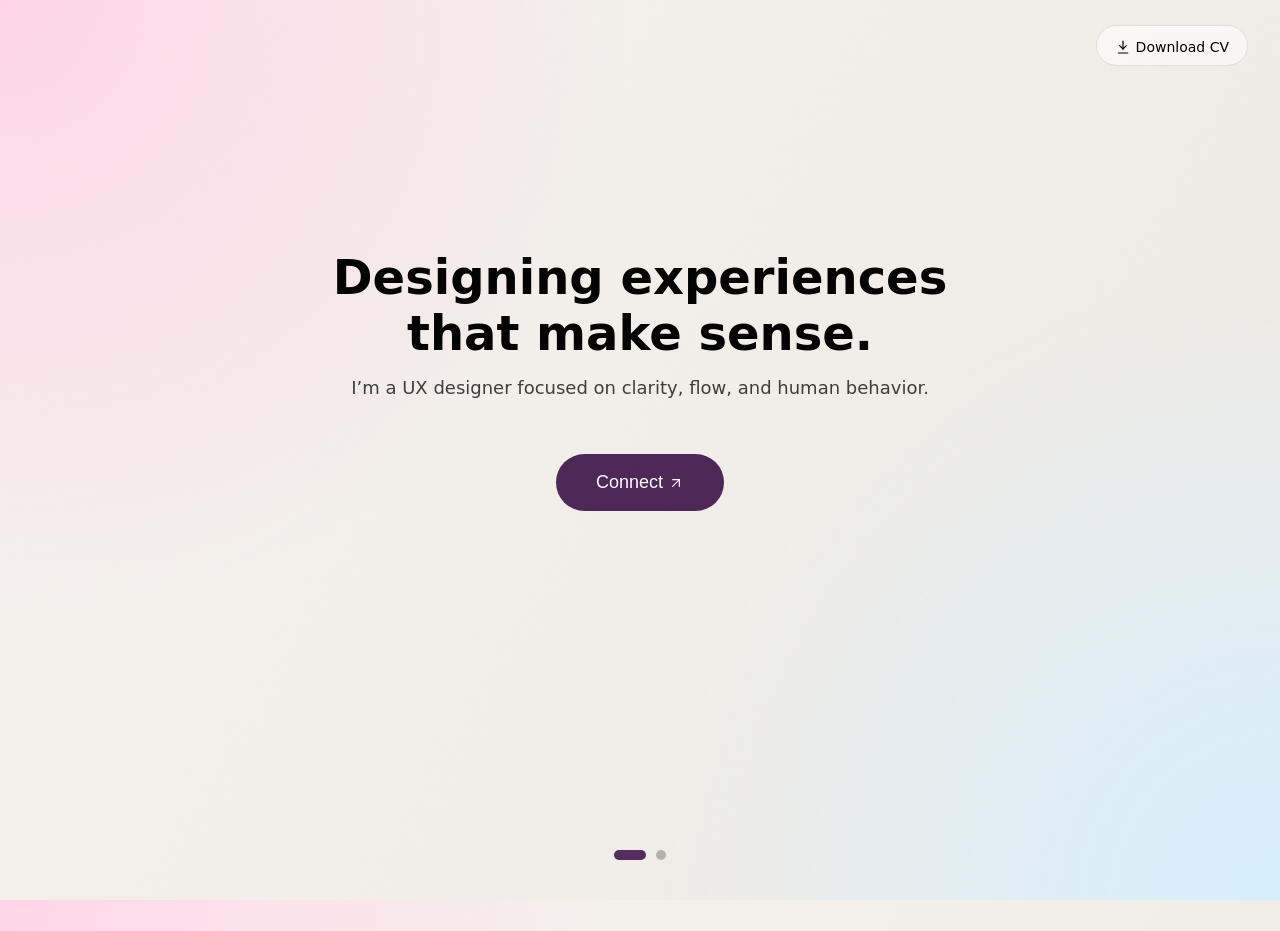
==== index.html @ f5bb9b96 "initial commit" ====
<!DOCTYPE html>
<html lang="en">
<head>
  <meta charset="UTF-8" />
  <meta name="viewport" content="width=device-width, initial-scale=1.0" />
  <title>Portfolio</title>
  <link rel="stylesheet" href="style.css" />
</head>
<body>

  <!-- TOP BAR -->
  <header class="top-bar">
  <button class="home-btn" id="homeBtn">
  <svg width="18" height="18" viewBox="0 0 24 24" fill="none" stroke="currentColor" stroke-width="1.8" stroke-linecap="round" stroke-linejoin="round">
    <path d="M3 11L12 4L21 11"></path>
    <path d="M5 10V20H19V10"></path>
  </svg>
</button>

<a href="assets/Resume_Sneha.pdf" download class="cv-btn">
  <svg width="16" height="16" viewBox="0 0 24 24" fill="none"
  stroke="currentColor" stroke-width="1.8" stroke-linecap="round"
  stroke-linejoin="round">
    <path d="M12 3V15"></path>
    <path d="M7 10L12 15L17 10"></path>
    <path d="M5 21H19"></path>
  </svg>
  Download CV
</a>

</header>

  <!-- PAGE DOTS -->
  <div class="page-dots">
  <span class="dot active" data-page="0"></span>
  <span class="dot" data-page="1"></span>
</div>

  <!-- PAGES -->
  <main class="pages" id="pages">

    <!-- INTRO PAGE -->
    <section class="page intro active">

  <div class="intro-layout">

    <div class="intro-content">
      <h1>Designing experiences that make sense.</h1>
      <p>I’m a UX designer focused on clarity, flow, and human behavior.</p>
  
  <div class="connect-wrapper">

<button class="primary-btn connect-btn" onclick="toggleConnect()">
  Connect
  <svg width="16" height="16" viewBox="0 0 24 24" fill="none"
  stroke="currentColor" stroke-width="1.8" stroke-linecap="round"
  stroke-linejoin="round">
    <path d="M7 17L17 7"></path>
    <path d="M7 7H17V17"></path>
  </svg>
</button>

<div class="connect-menu" id="connectMenu">
<a href="https://www.linkedin.com/in/sneha-babu-uiux/" target="_blank" class="connect-icon linkedin">
  <img src="assets/linkedin-svgrepo-com.svg">
</a>

<a href="mailto:snehababu844@gmail.com?subject=Regarding%20your%20portfolio&body=Hi%20Sneha,%20I%20saw%20your%20work" class="connect-icon email">
  <img src="assets/gmail-svgrepo-com.svg">
</a>

<a href="https://wa.me/9190616909229?text=Hi%20I%20saw%20your%20portfolio" target="_blank"
 class="connect-icon whatsapp">
  <img src="assets/whatsapp-svgrepo-com.svg">
</a>

</div>

</div>

    </div>

    <div class="ui-preview">

  <div class="ui-column col1">
    <img class="ui-web" src="assets/ui/ui1.png">
    <img class="ui-web" src="assets/ui/ui3.png" >
    <img class="ui-mobile" src="assets/ui/ui2.png" >
    <img class="ui-mobile" src="assets/ui/ui4.png">

    <!-- duplicate for seamless loop -->
    <img class="ui-web" src="assets/ui/ui5.png">
    <img class="ui-mobile" src="assets/ui/ui4.png">
  </div>

  <div class="ui-column col2">
    <img class="ui-mobile" src="assets/ui/mobile3.png">
    <img class="ui-web" src="assets/ui/web3.png">
    <img class="ui-mobile" src="assets/ui/mobile4.png">
    <img class="ui-web" src="assets/ui/web4.png">

    <!-- duplicate -->
    <img class="ui-mobile" src="assets/ui/mobile3.png">
    <img class="ui-web" src="assets/ui/web3.png">
  </div>

</div>

  </div>

</section>

    <!-- PROJECTS PAGE -->
    <section class="page projects">

      <div class="projects-header">
        <h2>Selected Works</h2>
        <p>UX case studies & concept products</p>
      </div>

      <div class="projects-wrapper">
  <button class="arrow left" id="prev">‹</button>

  <div class="projects-viewport">
    <div class="projects-track" id="track">

      <div class="project-card" style="--card-color:#96b4d0;" onclick="openOverlay('projects/Drone case study/drone.html')">
        <img src="assets/drone design mockup.png" style="width: 380px; padding-bottom: 36px;">
        <h2 style=" padding-bottom: 12px;">Drone Surveillance System</h2>
        <span style="font-size: medium;">Drone Surveillance System</span>
        <div class="project-tags">
  <span class="tag" style="color: #1c46a9; background:rgba(0, 51, 123, 0.06); border:1px solid rgba(0, 26, 62, 0.06);">Web App</span>
  <span class="tag" style="color: #1c46a9; background:rgba(0, 51, 123, 0.06); border:1px solid rgba(0, 26, 62, 0.06);">Multi-role Platform</span>
  <span class="tag" style="color: #1c46a9; background:rgba(0, 51, 123, 0.06); border:1px solid rgba(0, 26, 62, 0.06);">AI-Assisted</span>
</div>
      </div>

      <div class="project-card" style="--card-color:#96d0af;" onclick="openOverlay('projects/Grovia case study/grovia.html')">
        <img src="assets/grovia mockup screens.png" style="width: 280px; padding-bottom: 26px;">
        <h2 style=" padding-bottom: 12px;">Grovia</h2>
        <span style="font-size: medium;">In-Store Grocery Navigation</span>
        <div class="project-tags">
  <span class="tag" style="color: #0b5e15; background:rgba(0, 123, 2, 0.06); border:1px solid rgba(0, 62, 7, 0.06);">Mobile UX</span>
  <span class="tag" style="color: #0b5e15; background:rgba(0, 123, 2, 0.06); border:1px solid rgba(0, 62, 7, 0.06);">AR Shopping Experience</span>
  <span class="tag" style="color: #0b5e15; background:rgba(0, 123, 2, 0.06); border:1px solid rgba(0, 62, 7, 0.06);">Flow</span>
</div>
      </div>

      <!--<div class="project-card" onclick="openOverlay('mentor.html')">
        <video src="assets/project2.mp4" muted loop></video>
        <h3>MentorMatch</h3>
        <span>1:1 Learning Platform</span>
      </div> -->

 <div class="project-card in-progress image-wrap" style="--card-color:#b273d1;">
  <img src="assets/CbQA design mockup 3.png" style="width: 410px; padding-bottom: 26px;">
  <span class="status-badge">Project in Progress</span>
  <h2 style="padding-bottom: 12px;">CBQA</h2>
  <span style="font-size: medium;">HR Management System</span>
  <div class="project-tags">
    <span class="tag" style="color:#4f1c6d; background:rgba(133, 54, 197, 0.06); border:1px solid rgba(102, 40, 153, 0.08);">
      B2B SaaS
    </span>
    <span class="tag" style="color:#4f1c6d; background:rgba(133, 54, 197, 0.06); border:1px solid rgba(102, 40, 153, 0.08);">
      HR Operations
    </span>
    <span class="tag" style="color:#4f1c6d; background:rgba(133, 54, 197, 0.06); border:1px solid rgba(102, 40, 153, 0.08);">
      Responsive System
    </span>
    
  </div>
</div>

    </div>
  </div>

  <button class="arrow right" id="next">›</button>
</div>

    </section>

  </main>

  <!-- PROJECT OVERLAY -->
<div class="project-overlay" id="projectOverlay">
  <div class="overlay-backdrop"></div>

  <div class="overlay-content">
    <button class="overlay-close" onclick="closeOverlay()">✕</button>
    <iframe id="projectFrame" src="" frameborder="0"></iframe>
  </div>
</div>

<div class="cursor-guide" id="cursorGuide">
  <span>Click to know more</span>
</div>

  <script src="script.js"></script>

</body>
</html>
---- style.css ----
/* RESET */
* {
  margin: 0;
  padding: 0;
  box-sizing: border-box;
}

/* BODY BACKGROUND */
body {
  font-family: Inter, system-ui, sans-serif;
  height: 100vh;
  overflow: hidden;
  background:
    radial-gradient(circle at top left, #ffd6e8, transparent 40%),
    radial-gradient(circle at bottom right, #d6f0ff, transparent 40%),
    linear-gradient(120deg, #f6f4f0, #efeae3);
}

/* GRAIN TEXTURE */
body::after {
  content: "";
  position: fixed;
  inset: 0;
  background-image: url("data:image/svg+xml,%3Csvg xmlns='http://www.w3.org/2000/svg' width='200' height='200'%3E%3Cfilter id='n'%3E%3CfeTurbulence type='fractalNoise' baseFrequency='.8' numOctaves='4'/%3E%3C/filter%3E%3Crect width='200' height='200' filter='url(%23n)' opacity='.03'/%3E%3C/svg%3E");
  pointer-events: none;
  z-index: 1;
}

/* TOP BAR LAYOUT */
.top-bar{
  position: fixed;
  top: 24px;
  left: 32px;
  right: 32px;

  display:flex;
  justify-content:space-between;
  align-items:center;

  z-index:10;
}

/* HOME BUTTON */
.home-btn{
  width:42px;
  height:42px;

  border-radius:999px;
  border:1px solid rgba(0,0,0,0.1);

  background:rgba(255,255,255,0.6);
  backdrop-filter:blur(12px);

  display:flex;
  align-items:center;
  justify-content:center;

  cursor:pointer;

  transition:all .25s ease;

  opacity:0;
  transform:translateY(-8px);
  pointer-events:none;
}

.home-btn.visible{
  opacity:1;
  transform:translateY(0);
  pointer-events:auto;
}

/* ICON */
.home-btn svg{
  width:18px;
  height:18px;
  opacity:.75;
}

/* HOVER */
.home-btn:hover{
  transform:translateY(-2px);
  background:rgba(255,255,255,0.75);
}

.cv-btn {
  padding: 10px 18px;
  border-radius: 999px;
  background: rgba(255,255,255,0.6);
  backdrop-filter: blur(12px);
  border: 1px solid rgba(0,0,0,0.1);
  text-decoration: none;
  color: #000;
  font-size: 14px;
}

.cv-btn svg,
.primary-btn svg{
  position: relative;
  top: 3px;
}

/* PAGE DOTS */
.page-dots {
  position: fixed;
  bottom: 40px;
  left: 50%;
  transform: translateX(-50%);
  display: flex;
  gap: 10px;
  z-index: 10;
}

.dot {
  width: 10px;
  height: 10px;
  background: rgba(0,0,0,0.25);
  border-radius: 50%;
  transition: all 0.3s ease;
}

.dot.active {
  width: 32px;
  border-radius: 999px;
  background: rgba(56, 10, 69, 0.85);
}

/* PAGES */
.pages {
  display: flex;
  width: 200vw;
  height: 100vh;
  transition: transform 0.6s ease;
}

.page {
  width: 100vw;
  height: 100vh;
  padding: 120px;
  display: flex;
  align-items: center;
  justify-content: center;
  opacity: 0;
  overflow-y: auto;
  transform: translateY(40px) scale(0.98);
  transition: opacity 0.6s ease, transform 0.6s ease;
}

.page.active {
  opacity: 1;
  transform: translateY(0) scale(1);
}

/* INTRO */
.intro-content {
  max-width: 720px;
  text-align: center;
  padding-right: 40px; 
  padding-bottom: 100px;
  margin-bottom: 40px;
}

.intro h1 {
  font-size: 48px;
  margin-bottom: 16px;
}

.intro p {
  font-size: 18px;
  opacity: 0.75;
  margin-bottom: 56px;
}

.primary-btn {
  padding: 18px 40px;
  border-radius: 999px;
  border: none;
  background: rgba(47, 4, 59, 0.85);
  color: #fff;
  font-size: 18px;
  cursor: pointer;
}

/* PROJECTS */
.projects-wrapper {
  position: relative;
  width: 100%;
  max-width: 1100px;
  margin: 0 auto;
  display: flex;
  align-items: center;
}

.projects-header {
  text-align: center;
  margin-bottom: 48px;
  max-width: 720px;
}

.projects-header h2 {
  font-size: 32px;
  margin-bottom: 8px;
}

.projects-header p {
  font-size: 16px;
  opacity: 0.7;
}

.projects {
  display: flex;
  flex-direction: column;
  align-items: center;
}

/* VIEWPORT (clips cards) */
.projects-viewport {
  overflow: hidden;
  width: 100%;
}

/* TRACK (moves) */
.projects-track {
  padding: 10px;
  display: flex;
  gap: 32px;
  transition: transform 0.5s ease;
}

/* CARD */
.project-card {
  flex: 0 0 360px; /* fixed card width, flexible container */
  min-width: 450px;
  padding: 40px;
  border-radius: 24px;
  background: rgba(255,255,255,0.45);
  backdrop-filter: blur(16px);
  border: 1px solid var(--card-color, rgba(0,0,0,0.08));
  cursor: pointer;
  transition: transform 0.3s ease;
  position: relative;
}

.project-card::after{
  content:"";
  position:absolute;
  inset:0;
  border-radius:24px;
  background:linear-gradient(
    to bottom,
    transparent 55%,
    rgba(0,0,0,0.05)
  );
  pointer-events:none;
}

.project-card:hover {
  transform: translateY(-6px);
  box-shadow: 0 4px 6px var(--card-color);
}

/* VIDEO */
.project-card video {
  width: 100%;
  border-radius: 16px;
  margin-bottom: 12px;
}

.project-card img{
  display: block;
  margin: 0 auto;
}

.project-tags{
  display:flex;
  gap:8px;
  margin-top:20px;
  flex-wrap:wrap;
}

.tag{
  padding:8px 14px;
  font-size:13px;
  font-weight: 600;
  border-radius:999px;
  opacity:0.8;
}

/* ARROWS */
.arrow {
  position: absolute;
  top: 50%;
  transform: translateY(-50%);
  font-size: 40px;
  background: none;
  border: none;
  cursor: pointer;
  opacity: 0.4;
  z-index: 5;
}

.arrow.left {
  left: -56px;
}

.arrow.right {
  right: -56px;
}

.arrow:hover {
  opacity: 1;
}


/* ARROWS */
.arrow {
  font-size: 40px;
  background: none;
  border: none;
  cursor: pointer;
  opacity: 0.4;
}

.arrow:hover {
  opacity: 1;
}

/* PAGE EXIT */
body.fade-out {
  opacity: 0;
  transition: opacity 0.4s ease;
}

/* OVERLAY */
.project-overlay {
  position: fixed;
  inset: 0;
  display: none;
  z-index: 100;
}

/* BACKDROP */
.overlay-backdrop {
  position: absolute;
  inset: 0;
  backdrop-filter: blur(20px);
  background: rgba(0,0,0,0.25);
}

/* CONTENT */
.overlay-content {
  position: relative;
  width: 90vw;
  height: 90vh;
  margin: auto;
  top: 5vh;
  background: #fff;
  border-radius: 24px;
  overflow: hidden;
  z-index: 1;
}

/* IFRAME */
.overlay-content iframe {
  width: 100%;
  height: 100%;
}

/* CLOSE BUTTON */
.overlay-close {
  position: absolute;
  top: 16px;
  right: 16px;
  z-index: 10;
  background: rgba(255,255,255,0.8);
  border: none;
  border-radius: 999px;
  padding: 8px 12px;
  cursor: pointer;
}

/* CURSOR GUIDE */
.cursor-guide{
  position: fixed;
  top: 0;
  left: 0;
  transform: translate(-50%, -50%);
  pointer-events: none;
  z-index: 20;
  display: flex;
  align-items: center;
  justify-content: center;
  opacity: 0;
  transition: opacity 0.25s ease;
  padding: 20px 17px;
  border-radius: 999px;
  backdrop-filter: blur(14px);
  font-size: 16px;
  color: #3156ab;

  position: fixed;
}

/* glow halo */
.cursor-guide::before{
  content: "";
  position: absolute;
  inset: -30px;
  border-radius: 50%;

  background:
    radial-gradient(circle,
      rgba(255,160,200,0.35),
      rgba(160,210,255,0.25),
      transparent 30%
    );

  filter: blur(20px);
  z-index: -1;
}

/* visible state */
.cursor-guide.show{
  opacity: 1;
}

.intro-layout{
  width:100%;
  display:flex;
  align-items:center;
  justify-content:space-between;
  gap:80px;
}



.ui-preview{
  width:45vw;
  max-width:820px;
  height:560px;

  display:grid;
  grid-template-columns:1fr 1fr;
  gap:18px;

  overflow:hidden;
}

.ui-column{
  display:flex;
  flex-direction:column;
  gap:18px;
}

.ui-preview img{
  width:100%;
  border-radius:16px;
  object-fit:cover;
  transition:transform .3s ease;
}

.ui-preview img:hover{
  transform:translateY(-6px);
}

/* different scroll speeds */


.col1{
  animation:scrollUp 28s linear infinite;
}

.col2{
  animation:scrollUp 34s linear infinite;
}

/* image sizing */

.ui-web{
  height:150px;
}

.ui-mobile{
  height:240px;
}

/* animation */

@keyframes scrollUp{

  0%{
    transform:translateY(0);
  }

  100%{
    transform:translateY(-50%);
  }

}

@media (min-width:1025px){
.ui-preview{
  display:none;
}
.intro-layout{
  justify-content:center;
}

.intro-content{
  padding-right:0;
  text-align:center;
}
}

@media (max-width:1024px){
.ui-preview{
  display:none;
}
.intro-content{
  max-width:100%;
}
}

@media (max-width:768px){
.ui-preview{
  display:none;
}
.intro-content{
  max-width:100%;
}
}

.connect-wrapper{
  position:relative;
  display:inline-block;
  z-index: 5;
}

.connect-menu{
  position:absolute;
  top:50%;
  left:100%;
  transform:translateY(-50%);
  pointer-events:none;
}

.connect-menu.active{
  pointer-events:auto;
}

.connect-icon{
  position:absolute;
  width:56px;
  height:56px;
  border-radius:50%;
  background:white;

  display:flex;
  align-items:center;
  justify-content:center;

  border:1px solid rgba(0,0,0,0.08);
  backdrop-filter:blur(10px);

  opacity:0;
  transform:scale(.6);
  transition:all .35s ease;
}
/* positions */

.connect-icon.linkedin{
  transform:translate(0,0);
}

.connect-icon.email{
  transform:translate(0,0);
}

.connect-icon.whatsapp{
  transform:translate(0,0);
}

/* active state */

.connect-menu.active .linkedin{
  transform:translate(50px,-60px);
  opacity:1;
}

.connect-menu.active .email{
  transform:translate(75px,0px);
  opacity:1;
}

.connect-menu.active .whatsapp{
  transform:translate(50px,60px);
  opacity:1;
}

.connect-icon:hover{
  transform:scale(1.1);
}

.connect-icon img{
  width:28px;
  height:28px;
  object-fit:contain;
}

.coming-soon{
  margin-top: 8px;
  font-size: 14px;
  opacity: 0.6;
}

/* optional subtle disabled feel */
.project-card.in-progress{
  cursor: default;
  pointer-events: none;
}

.project-card.in-progress:hover{
  transform: none;
  box-shadow: none;
  cursor: default;
}

.status-badge{
  position:absolute;
  top:20px;
  right:50%;
  transform: translateX(-35%);
  font-size:13px;
  padding:8px 16px;
  font-weight: 600;
  background: rgba(255,255,255,0.7);
  backdrop-filter: blur(8px);

  border: 1px solid rgba(0,0,0,0.06);
  border-radius: 999px;

  box-shadow: 0 4px 12px rgba(0,0,0,0.08);
  z-index: 3; 
}

.project-card.in-progress::before {
  content: "";
  position: absolute;
  inset: 0;
  border-radius: 24px;
  backdrop-filter: blur(0px);
  background:
    linear-gradient(
      to bottom,
      rgba(182, 180, 182, 0.6),
      rgba(255, 255, 255, 0.4)
    );

  z-index: 2; /* sits above content */
  pointer-events: none;
}
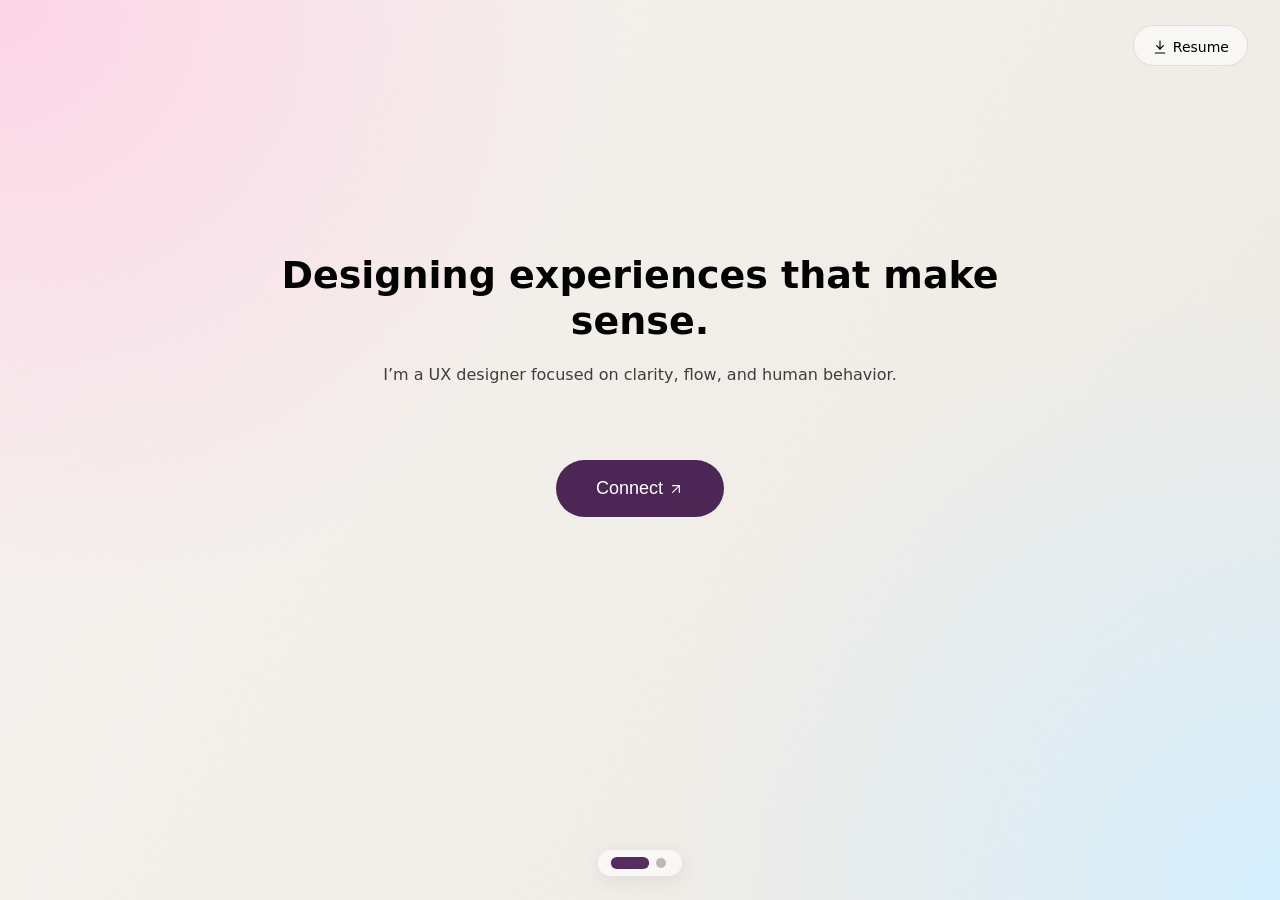
==== commit 800b9954: "update" ====
--- a/index.html
+++ b/index.html
@@ -25,7 +25,7 @@
     <path d="M7 10L12 15L17 10"></path>
     <path d="M5 21H19"></path>
   </svg>
-  Download CV
+  Resume
 </a>
 
 </header>
@@ -142,7 +142,6 @@
         <div class="project-tags">
   <span class="tag" style="color: #0b5e15; background:rgba(0, 123, 2, 0.06); border:1px solid rgba(0, 62, 7, 0.06);">Mobile UX</span>
   <span class="tag" style="color: #0b5e15; background:rgba(0, 123, 2, 0.06); border:1px solid rgba(0, 62, 7, 0.06);">AR Shopping Experience</span>
-  <span class="tag" style="color: #0b5e15; background:rgba(0, 123, 2, 0.06); border:1px solid rgba(0, 62, 7, 0.06);">Flow</span>
 </div>
       </div>
 
--- a/style.css
+++ b/style.css
@@ -8,12 +8,12 @@
 /* BODY BACKGROUND */
 body {
   font-family: Inter, system-ui, sans-serif;
-  height: 100vh;
-  overflow: hidden;
   background:
     radial-gradient(circle at top left, #ffd6e8, transparent 40%),
     radial-gradient(circle at bottom right, #d6f0ff, transparent 40%),
     linear-gradient(120deg, #f6f4f0, #efeae3);
+    overflow-x: hidden;
+    overflow-y: auto;
 }
 
 /* GRAIN TEXTURE */
@@ -24,6 +24,21 @@
   background-image: url("data:image/svg+xml,%3Csvg xmlns='http://www.w3.org/2000/svg' width='200' height='200'%3E%3Cfilter id='n'%3E%3CfeTurbulence type='fractalNoise' baseFrequency='.8' numOctaves='4'/%3E%3C/filter%3E%3Crect width='200' height='200' filter='url(%23n)' opacity='.03'/%3E%3C/svg%3E");
   pointer-events: none;
   z-index: 1;
+}
+
+body::-webkit-scrollbar {
+  width: 6px;
+}
+
+body::-webkit-scrollbar-thumb {
+  background: rgba(0,0,0,0.2);
+  border-radius: 999px;
+}
+
+@media (min-width: 1024px) {
+  body::-webkit-scrollbar {
+    display: none;
+  }
 }
 
 /* TOP BAR LAYOUT */
@@ -103,12 +118,22 @@
 /* PAGE DOTS */
 .page-dots {
   position: fixed;
-  bottom: 40px;
+  bottom: 24px;
   left: 50%;
   transform: translateX(-50%);
+
   display: flex;
   gap: 10px;
-  z-index: 10;
+
+  padding: 8px 16px;
+  border-radius: 999px;
+
+  background: rgba(255,255,255,0.6);
+  backdrop-filter: blur(12px);
+
+  box-shadow: 0 4px 20px rgba(0,0,0,0.08);
+
+  z-index: 20;
 }
 
 .dot {
@@ -123,52 +148,56 @@
   width: 32px;
   border-radius: 999px;
   background: rgba(56, 10, 69, 0.85);
+  transform: scale(1.2);
 }
 
 /* PAGES */
 .pages {
   display: flex;
-  width: 200vw;
+  overflow-x: auto;
+  overflow-y: hidden;
+  scroll-snap-type: x mandatory;
+  scroll-behavior: smooth;
   height: 100vh;
-  transition: transform 0.6s ease;
+  -ms-overflow-style: none;
+  scrollbar-width: none;
+}
+
+.pages::-webkit-scrollbar {
+  display: none;
 }
 
 .page {
-  width: 100vw;
-  height: 100vh;
-  padding: 120px;
+  min-height: 100vh;
+  padding: clamp(80px, 10vh, 120px) clamp(24px, 6vw, 120px) 80px;
   display: flex;
   align-items: center;
   justify-content: center;
-  opacity: 0;
-  overflow-y: auto;
-  transform: translateY(40px) scale(0.98);
-  transition: opacity 0.6s ease, transform 0.6s ease;
-}
-
-.page.active {
   opacity: 1;
-  transform: translateY(0) scale(1);
+  scroll-snap-align: start;
+  overflow: hidden;
+  flex: 0 0 100%;
 }
 
 /* INTRO */
 .intro-content {
   max-width: 720px;
   text-align: center;
-  padding-right: 40px; 
+  padding-right: 40px;
   padding-bottom: 100px;
   margin-bottom: 40px;
 }
 
 .intro h1 {
-  font-size: 48px;
-  margin-bottom: 16px;
+  font-size: clamp(28px, 5vw, 38px);
+  line-height: 1.2;
+  margin-bottom: 20px;
 }
 
 .intro p {
-  font-size: 18px;
+  font-size: 16px;
   opacity: 0.75;
-  margin-bottom: 56px;
+  margin-bottom: 76px;
 }
 
 .primary-btn {
@@ -185,43 +214,59 @@
 .projects-wrapper {
   position: relative;
   width: 100%;
-  max-width: 1100px;
+  max-width: 1400px;
   margin: 0 auto;
   display: flex;
   align-items: center;
+  padding: 0 60px; 
 }
 
 .projects-header {
   text-align: center;
+  margin-top: 8px;
   margin-bottom: 48px;
   max-width: 720px;
 }
 
 .projects-header h2 {
-  font-size: 32px;
+  font-size: clamp(22px, 3vw, 28px);
   margin-bottom: 8px;
 }
 
 .projects-header p {
   font-size: 16px;
   opacity: 0.7;
+  margin-bottom: clamp(32px, 6vh, 60px);
 }
 
 .projects {
   display: flex;
   flex-direction: column;
   align-items: center;
+  padding-bottom: 100px;
+  padding-top: 60px;
+  justify-content: flex-start;
+  overflow-y: auto; 
+  overscroll-behavior-y: contain;
 }
 
 /* VIEWPORT (clips cards) */
 .projects-viewport {
-  overflow: hidden;
-  width: 100%;
+  overflow-x: auto;
+  scroll-snap-type: x mandatory;
+  max-width: 1100px;
+  margin: 0 auto;
+  -ms-overflow-style: none;
+  scrollbar-width: none;
+}
+
+.projects-viewport::-webkit-scrollbar {
+  display: none;
 }
 
 /* TRACK (moves) */
 .projects-track {
-  padding: 10px;
+  padding: 20px 0;
   display: flex;
   gap: 32px;
   transition: transform 0.5s ease;
@@ -229,8 +274,8 @@
 
 /* CARD */
 .project-card {
-  flex: 0 0 360px; /* fixed card width, flexible container */
-  min-width: 450px;
+  flex: 0 0 clamp(320px, 30vw, 420px);
+  min-width: unset;
   padding: 40px;
   border-radius: 24px;
   background: rgba(255,255,255,0.45);
@@ -239,6 +284,7 @@
   cursor: pointer;
   transition: transform 0.3s ease;
   position: relative;
+  scroll-snap-align: center;
 }
 
 .project-card::after{
@@ -300,11 +346,11 @@
 }
 
 .arrow.left {
-  left: -56px;
+  left: -6vw;
 }
 
 .arrow.right {
-  right: -56px;
+  right: -6vw;
 }
 
 .arrow:hover {
@@ -312,17 +358,40 @@
 }
 
 
-/* ARROWS */
-.arrow {
-  font-size: 40px;
-  background: none;
-  border: none;
-  cursor: pointer;
-  opacity: 0.4;
-}
-
-.arrow:hover {
-  opacity: 1;
+@media (max-width: 768px) {
+
+  /*  Disable horizontal page system */
+  .pages {
+    flex-direction: column;
+    width: 100%;
+  }
+
+  .page {
+    width: 100%;
+  }
+
+  /* Projects become scrollable */
+  .projects-wrapper {
+    padding: 0 16px;
+  }
+
+  .projects-viewport {
+    overflow-x: auto;
+    scroll-snap-type: x mandatory;
+  }
+
+  .projects-track {
+    gap: 16px;
+  }
+
+  .project-card {
+    flex: 0 0 90%;
+    scroll-snap-align: center;
+  }
+
+  .arrow {
+    display: none;
+  }
 }
 
 /* PAGE EXIT */
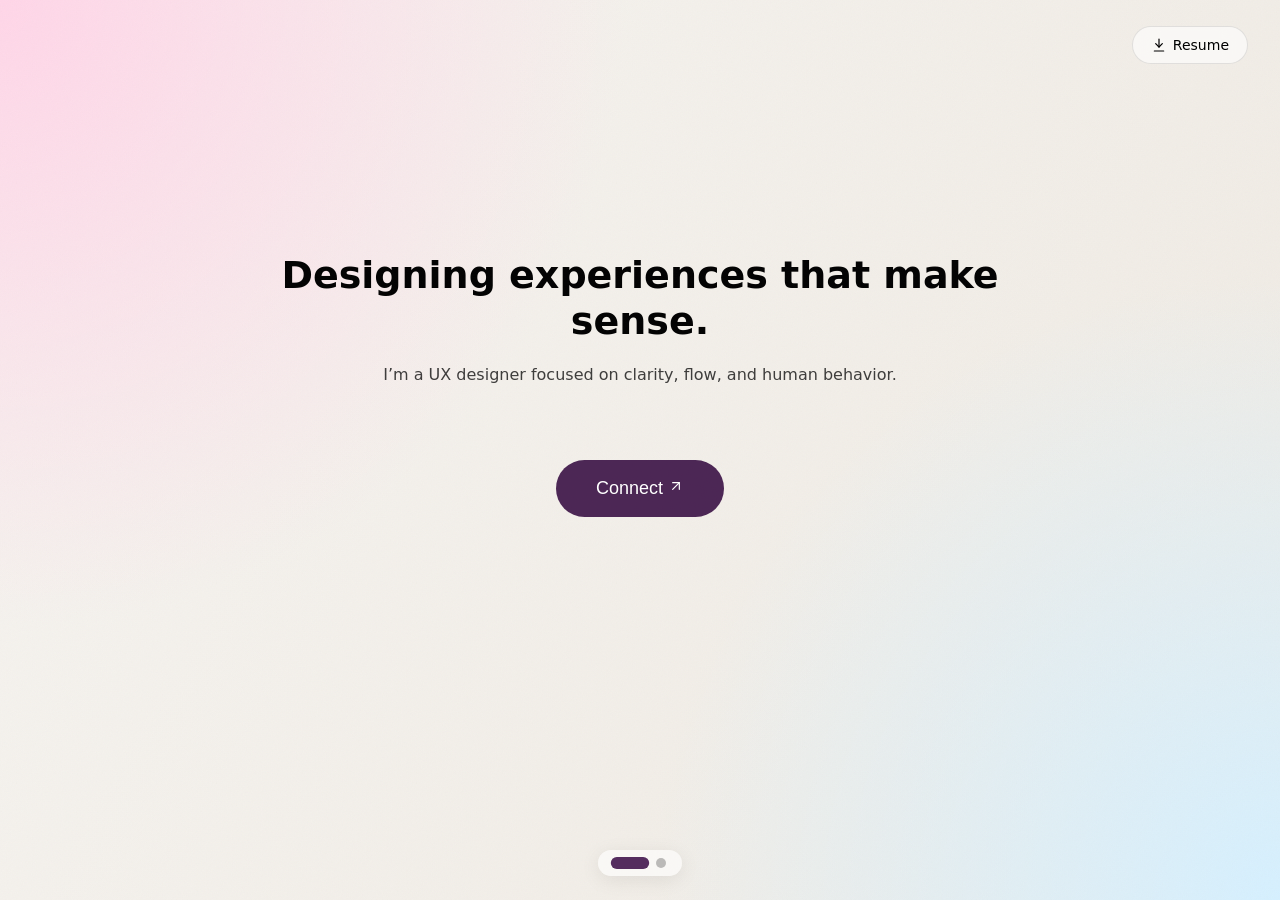
==== commit c2f93c01: "update all changes" ====
--- a/index.html
+++ b/index.html
@@ -69,7 +69,7 @@
   <img src="assets/gmail-svgrepo-com.svg">
 </a>
 
-<a href="https://wa.me/9190616909229?text=Hi%20I%20saw%20your%20portfolio" target="_blank"
+<a href="https://wa.me/90616909229?text=Hi%20I%20saw%20your%20portfolio" target="_blank"
  class="connect-icon whatsapp">
   <img src="assets/whatsapp-svgrepo-com.svg">
 </a>
@@ -125,9 +125,9 @@
     <div class="projects-track" id="track">
 
       <div class="project-card" style="--card-color:#96b4d0;" onclick="openOverlay('projects/Drone case study/drone.html')">
-        <img src="assets/drone design mockup.png" style="width: 380px; padding-bottom: 36px;">
-        <h2 style=" padding-bottom: 12px;">Drone Surveillance System</h2>
-        <span style="font-size: medium;">Drone Surveillance System</span>
+        <img src="assets/drone design mockup 1.png" class="project-img">
+        <h2 class="project-title">Drone Surveillance System</h2>
+        <span class="project-subtitle">Drone Surveillance System</span>
         <div class="project-tags">
   <span class="tag" style="color: #1c46a9; background:rgba(0, 51, 123, 0.06); border:1px solid rgba(0, 26, 62, 0.06);">Web App</span>
   <span class="tag" style="color: #1c46a9; background:rgba(0, 51, 123, 0.06); border:1px solid rgba(0, 26, 62, 0.06);">Multi-role Platform</span>
@@ -136,9 +136,9 @@
       </div>
 
       <div class="project-card" style="--card-color:#96d0af;" onclick="openOverlay('projects/Grovia case study/grovia.html')">
-        <img src="assets/grovia mockup screens.png" style="width: 280px; padding-bottom: 26px;">
-        <h2 style=" padding-bottom: 12px;">Grovia</h2>
-        <span style="font-size: medium;">In-Store Grocery Navigation</span>
+        <img src="assets/grovia mockup screens.png" class="project-img">
+        <h2 class="project-title">Grovia</h2>
+        <span class="project-subtitle">In-Store Grocery Navigation</span>
         <div class="project-tags">
   <span class="tag" style="color: #0b5e15; background:rgba(0, 123, 2, 0.06); border:1px solid rgba(0, 62, 7, 0.06);">Mobile UX</span>
   <span class="tag" style="color: #0b5e15; background:rgba(0, 123, 2, 0.06); border:1px solid rgba(0, 62, 7, 0.06);">AR Shopping Experience</span>
@@ -152,10 +152,10 @@
       </div> -->
 
  <div class="project-card in-progress image-wrap" style="--card-color:#b273d1;">
-  <img src="assets/CbQA design mockup 3.png" style="width: 410px; padding-bottom: 26px;">
+  <img src="assets/CbQA design mockup 3.png" class="project-img">
   <span class="status-badge">Project in Progress</span>
-  <h2 style="padding-bottom: 12px;">CBQA</h2>
-  <span style="font-size: medium;">HR Management System</span>
+  <h2 class="project-title">CBQA</h2>
+  <span class="project-subtitle">HR Management System</span>
   <div class="project-tags">
     <span class="tag" style="color:#4f1c6d; background:rgba(133, 54, 197, 0.06); border:1px solid rgba(102, 40, 153, 0.08);">
       B2B SaaS
@@ -190,10 +190,6 @@
   </div>
 </div>
 
-<div class="cursor-guide" id="cursorGuide">
-  <span>Click to know more</span>
-</div>
-
   <script src="script.js"></script>
 
 </body>
--- a/style.css
+++ b/style.css
@@ -98,6 +98,12 @@
   background:rgba(255,255,255,0.75);
 }
 
+@media (max-width: 1024px){
+  .home-btn{
+    display: none !important;
+  }
+}
+
 .cv-btn {
   padding: 10px 18px;
   border-radius: 999px;
@@ -107,12 +113,75 @@
   text-decoration: none;
   color: #000;
   font-size: 14px;
+  display: flex;
+  align-items: center;
+  margin-left: auto;
+  gap: 6px;
 }
 
 .cv-btn svg,
 .primary-btn svg{
-  position: relative;
+  position: static;
   top: 3px;
+}
+
+@media (max-width: 1024px){
+
+  .top-bar{
+    top: 16px;
+    left: 20px;
+    right: 20px;
+  }
+
+  .home-btn{
+    width: 36px;
+    height: 36px;
+  }
+
+  .home-btn svg{
+    width: 16px;
+    height: 16px;
+  }
+
+  .cv-btn{
+    padding: 8px 14px;
+    font-size: 13px;
+  }
+
+  .cv-btn svg{
+    width: 14px;
+    height: 14px;
+  }
+}
+
+@media (max-width: 768px){
+
+  .top-bar{
+    top: 12px;
+    left: 16px;
+    right: 16px;
+  }
+
+  .home-btn{
+    width: 32px;
+    height: 32px;
+  }
+
+  .home-btn svg{
+    width: 14px;
+    height: 14px;
+  }
+
+  .cv-btn{
+    padding: 6px 12px;
+    font-size: 12px;
+    border-radius: 999px;
+  }
+
+  .cv-btn svg{
+    width: 12px;
+    height: 12px;
+  }
 }
 
 /* PAGE DOTS */
@@ -211,6 +280,80 @@
 }
 
 /* PROJECTS */
+
+.project-img {
+  width: 100%;
+  max-height: 380px;
+  margin: 0 auto 20px;
+  display: block;
+}
+
+.project-title {
+  font-size: 22px;
+  margin-bottom: 8px;
+}
+
+.project-subtitle {
+  font-size: 15px;
+  opacity: 0.75;
+}
+
+@media (max-width: 1024px) {
+
+  .project-card {
+    padding: 28px;
+  }
+
+  .project-img {
+    max-width: 300px;
+    margin-bottom: 16px;
+  }
+
+  .project-title {
+    font-size: 20px;
+  }
+
+  .project-subtitle {
+    font-size: 14px;
+  }
+
+  .tag {
+    font-size: 12px;
+    padding: 6px 12px;
+  }
+}
+
+@media (max-width: 768px) {
+
+  .project-card {
+    padding: 20px; /* already reduced but ensure */
+  }
+
+  .project-img {
+    max-width: 300px;
+    margin-bottom: 12px;
+  }
+
+  .project-title {
+    font-size: 18px;
+    line-height: 1.3;
+  }
+
+  .project-subtitle {
+    font-size: 13px;
+  }
+
+  .tag {
+    font-size: 11px;
+    padding: 5px 10px;
+  }
+
+  .project-tags {
+    margin-top: 10px;
+    gap: 6px;
+  }
+}
+
 .projects-wrapper {
   position: relative;
   width: 100%;
@@ -362,12 +505,11 @@
 
   /*  Disable horizontal page system */
   .pages {
-    flex-direction: column;
-    width: 100%;
+    flex-direction: row;
   }
 
   .page {
-    width: 100%;
+    flex: 0 0 100%;
   }
 
   /* Projects become scrollable */
@@ -502,7 +644,6 @@
 }
 
 
-
 .ui-preview{
   width:45vw;
   max-width:820px;
@@ -696,20 +837,27 @@
 
 .status-badge{
   position:absolute;
-  top:20px;
-  right:50%;
-  transform: translateX(-35%);
-  font-size:13px;
-  padding:8px 16px;
+  top:16px;
+  left: 16px;
+  font-size:12px;
+  padding:6px 12px;
   font-weight: 600;
   background: rgba(255,255,255,0.7);
   backdrop-filter: blur(8px);
-
   border: 1px solid rgba(0,0,0,0.06);
   border-radius: 999px;
-
   box-shadow: 0 4px 12px rgba(0,0,0,0.08);
   z-index: 3; 
+  white-space: nowrap;
+}
+
+@media (max-width: 768px){
+  .status-badge{
+    font-size: 10px;
+    padding: 5px 10px;
+    top: 12px;
+    left: 12px;
+  }
 }
 
 .project-card.in-progress::before {
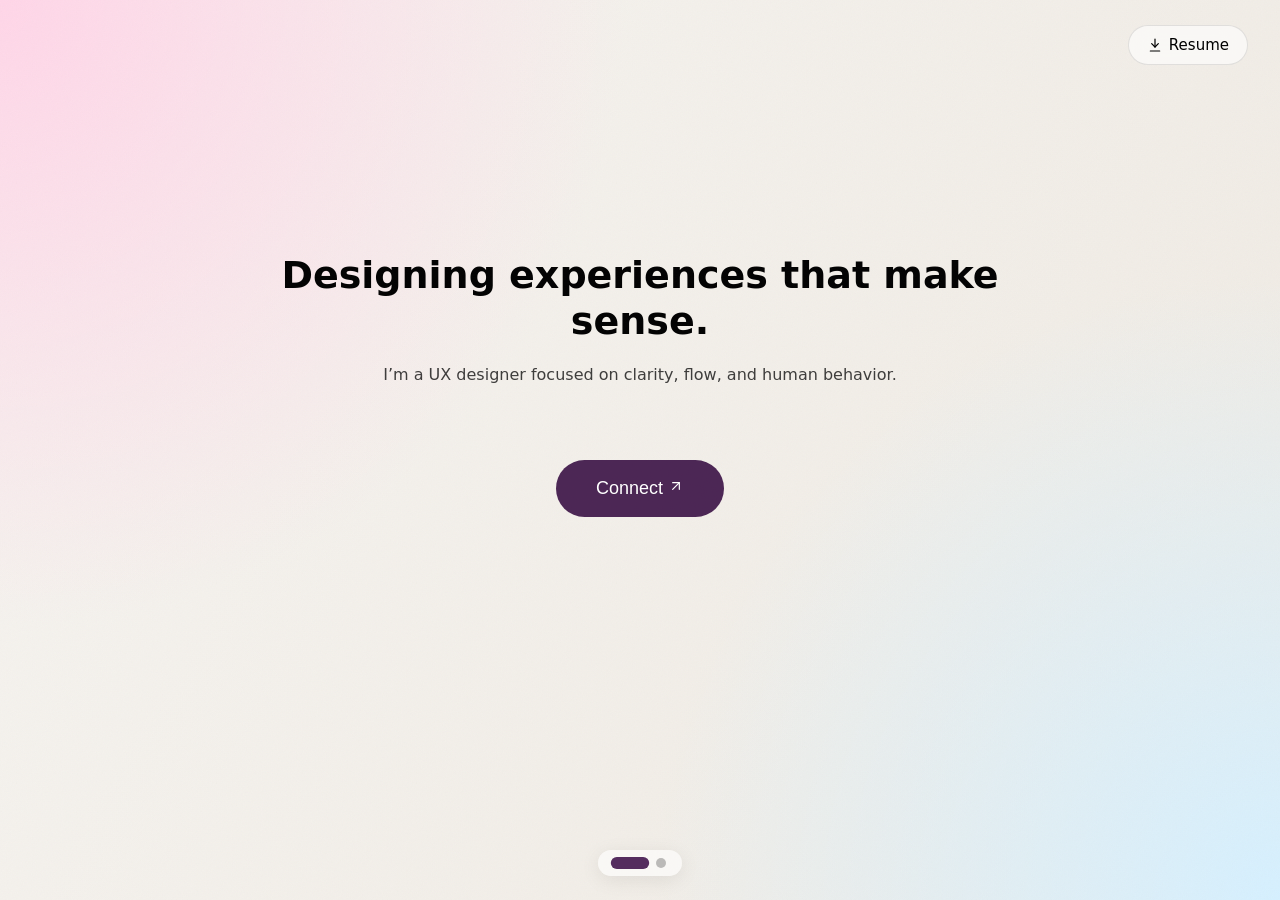
==== commit 0255e3d3: "update all changes" ====
--- a/index.html
+++ b/index.html
@@ -69,7 +69,7 @@
   <img src="assets/gmail-svgrepo-com.svg">
 </a>
 
-<a href="https://wa.me/90616909229?text=Hi%20I%20saw%20your%20portfolio" target="_blank"
+<a href="https://wa.me/919061609229?text=Hi%20I%20saw%20your%20portfolio" target="_blank"
  class="connect-icon whatsapp">
   <img src="assets/whatsapp-svgrepo-com.svg">
 </a>
--- a/style.css
+++ b/style.css
@@ -112,7 +112,7 @@
   border: 1px solid rgba(0,0,0,0.1);
   text-decoration: none;
   color: #000;
-  font-size: 14px;
+  font-size: 15px;
   display: flex;
   align-items: center;
   margin-left: auto;
@@ -318,7 +318,7 @@
   }
 
   .tag {
-    font-size: 12px;
+    font-size: 9px;
     padding: 6px 12px;
   }
 }
@@ -344,7 +344,7 @@
   }
 
   .tag {
-    font-size: 11px;
+    font-size: 7px;
     padding: 5px 10px;
   }
 
@@ -469,7 +469,7 @@
 
 .tag{
   padding:8px 14px;
-  font-size:13px;
+  font-size:11px;
   font-weight: 600;
   border-radius:999px;
   opacity:0.8;
@@ -480,24 +480,49 @@
   position: absolute;
   top: 50%;
   transform: translateY(-50%);
-  font-size: 40px;
-  background: none;
-  border: none;
+
+  width: 44px;
+  height: 44px;
+  border-radius: 50%;
+
+  display: flex;
+  align-items: center;
+  justify-content: center;
+
+  font-size: 28px;
+  color: #000;
+
+  background: rgba(241, 239, 239, 0.6);
+  backdrop-filter: blur(12px);
+
+  border: 1px solid rgba(0,0,0,0.08);
+  box-shadow: 0 4px 20px rgba(0,0,0,0.08);
+
   cursor: pointer;
-  opacity: 0.4;
-  z-index: 5;
-}
-
+  z-index: 10;
+
+  transition: all 0.25s ease;
+}
+
+/* hover */
+.arrow:hover {
+  transform: translateY(-50%) scale(1.08);
+  background: rgba(255,255,255,0.8);
+}
+
+/* positions (INSIDE now) */
 .arrow.left {
-  left: -6vw;
+  left: 10px;
 }
 
 .arrow.right {
-  right: -6vw;
-}
-
-.arrow:hover {
-  opacity: 1;
+  right: 10px;
+}
+
+/* hidden state */
+.arrow.hidden {
+  opacity: 0;
+  pointer-events: none;
 }
 
 
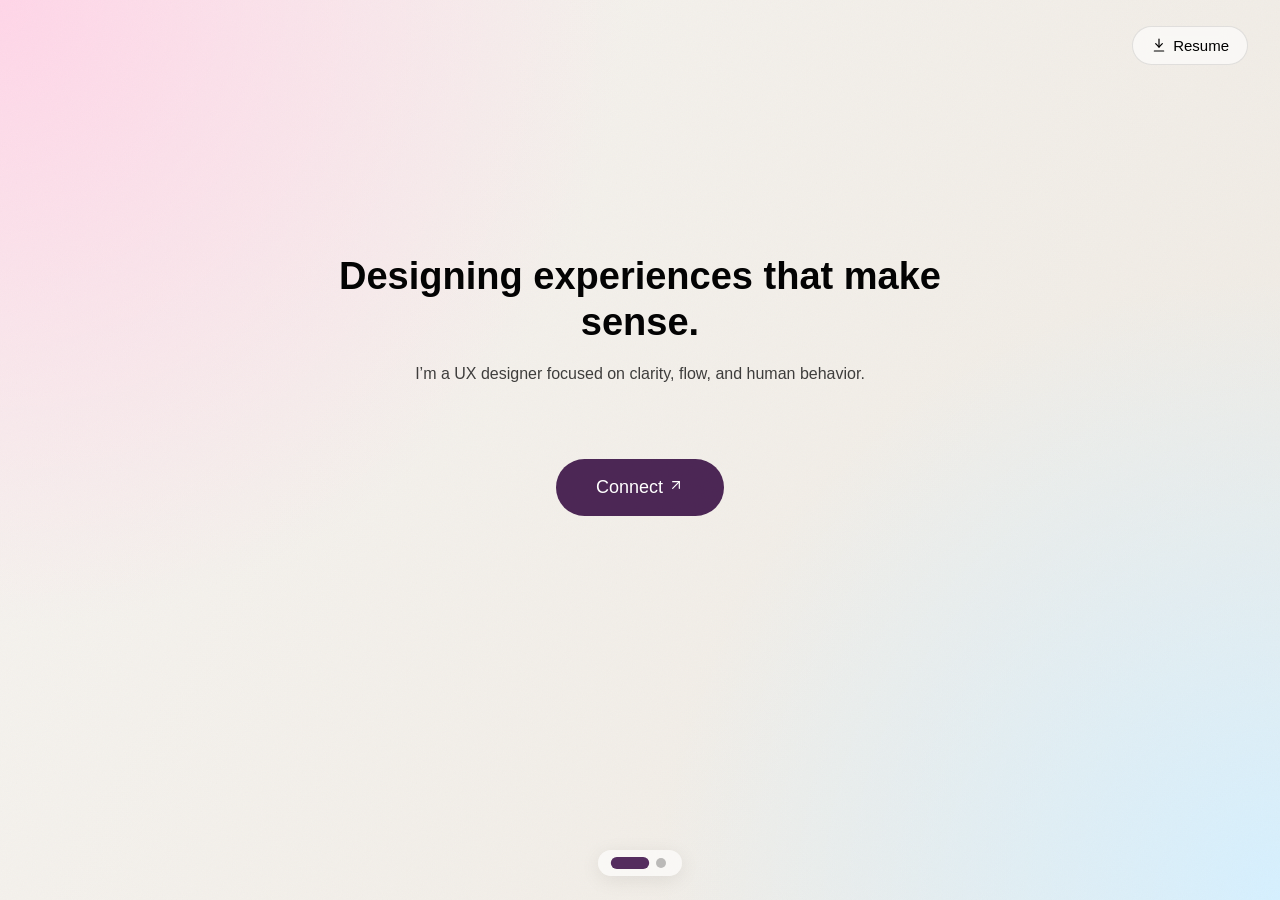
==== commit d907ed67: "update all changes" ====
--- a/index.html
+++ b/index.html
@@ -57,7 +57,7 @@
   stroke-linejoin="round">
     <path d="M7 17L17 7"></path>
     <path d="M7 7H17V17"></path>
-  </svg>
+</svg>
 </button>
 
 <div class="connect-menu" id="connectMenu">
@@ -124,25 +124,36 @@
   <div class="projects-viewport">
     <div class="projects-track" id="track">
 
+      <div class="project-card" style="--card-color:#BEA1F0;" onclick="openOverlay('projects/Momentum case study/momentum.html')">
+        <img src="assets/momentum app mockup 2.png" class="project-img">
+        <h2 class="project-title">Momentum - Habit Tracker</h2>
+        <span class="project-subtitle">How Momentum’s reward system turned flaky users into daily addicts, boosting retention 3× within weeks.</span>
+        <div class="project-tags">
+  <span class="tag" style="color: #411984; background:rgba(37, 0, 123, 0.06); border:1px solid rgba(24, 0, 62, 0.06);">Streak System</span>
+  <span class="tag" style="color: #411984; background:rgba(37, 0, 123, 0.06); border:1px solid rgba(24, 0, 62, 0.06);">Behavioral UX</span>
+  <span class="tag" style="color: #411984; background:rgba(37, 0, 123, 0.06); border:1px solid rgba(24, 0, 62, 0.06);">Gamification</span>
+  </div>
+      </div>
+      
       <div class="project-card" style="--card-color:#96b4d0;" onclick="openOverlay('projects/Drone case study/drone.html')">
-        <img src="assets/drone design mockup 1.png" class="project-img">
+        <img src="assets/drone design mockup.png" class="project-img">
         <h2 class="project-title">Drone Surveillance System</h2>
-        <span class="project-subtitle">Drone Surveillance System</span>
+        <span class="project-subtitle">How we gave Kerala Police a drone hub where AI-human sync spots dangers instantly, dropping decision time to 5 secs</span>
         <div class="project-tags">
   <span class="tag" style="color: #1c46a9; background:rgba(0, 51, 123, 0.06); border:1px solid rgba(0, 26, 62, 0.06);">Web App</span>
   <span class="tag" style="color: #1c46a9; background:rgba(0, 51, 123, 0.06); border:1px solid rgba(0, 26, 62, 0.06);">Multi-role Platform</span>
   <span class="tag" style="color: #1c46a9; background:rgba(0, 51, 123, 0.06); border:1px solid rgba(0, 26, 62, 0.06);">AI-Assisted</span>
-</div>
+  </div>
       </div>
 
       <div class="project-card" style="--card-color:#96d0af;" onclick="openOverlay('projects/Grovia case study/grovia.html')">
         <img src="assets/grovia mockup screens.png" class="project-img">
-        <h2 class="project-title">Grovia</h2>
-        <span class="project-subtitle">In-Store Grocery Navigation</span>
+        <h2 class="project-title">Grovia - Shopping Assistant</h2>
+        <span class="project-subtitle">How Grovia's AR paths cut in-store shopping time by 60%, as effortless as one-click online grocery grabs.</span>
         <div class="project-tags">
   <span class="tag" style="color: #0b5e15; background:rgba(0, 123, 2, 0.06); border:1px solid rgba(0, 62, 7, 0.06);">Mobile UX</span>
   <span class="tag" style="color: #0b5e15; background:rgba(0, 123, 2, 0.06); border:1px solid rgba(0, 62, 7, 0.06);">AR Shopping Experience</span>
-</div>
+  </div>
       </div>
 
       <!--<div class="project-card" onclick="openOverlay('mentor.html')">
@@ -154,17 +165,14 @@
  <div class="project-card in-progress image-wrap" style="--card-color:#b273d1;">
   <img src="assets/CbQA design mockup 3.png" class="project-img">
   <span class="status-badge">Project in Progress</span>
-  <h2 class="project-title">CBQA</h2>
-  <span class="project-subtitle">HR Management System</span>
+  <h2 class="project-title">CBQA - HRMS Portal</h2>
+  <span class="project-subtitle">How HR frustration got crushed; one seamless system cutting payroll-to-performance tasks by 70% flat.</span>
   <div class="project-tags">
     <span class="tag" style="color:#4f1c6d; background:rgba(133, 54, 197, 0.06); border:1px solid rgba(102, 40, 153, 0.08);">
       B2B SaaS
     </span>
     <span class="tag" style="color:#4f1c6d; background:rgba(133, 54, 197, 0.06); border:1px solid rgba(102, 40, 153, 0.08);">
-      HR Operations
-    </span>
-    <span class="tag" style="color:#4f1c6d; background:rgba(133, 54, 197, 0.06); border:1px solid rgba(102, 40, 153, 0.08);">
-      Responsive System
+      HR Management system
     </span>
     
   </div>
@@ -193,5 +201,4 @@
   <script src="script.js"></script>
 
 </body>
-</html>
-
+</html>
--- a/style.css
+++ b/style.css
@@ -7,7 +7,7 @@
 
 /* BODY BACKGROUND */
 body {
-  font-family: Inter, system-ui, sans-serif;
+      font-family: 'Bricolage Grotesque', sans-serif;
   background:
     radial-gradient(circle at top left, #ffd6e8, transparent 40%),
     radial-gradient(circle at bottom right, #d6f0ff, transparent 40%),
@@ -291,11 +291,13 @@
 .project-title {
   font-size: 22px;
   margin-bottom: 8px;
+  margin-top: 12px;
 }
 
 .project-subtitle {
   font-size: 15px;
-  opacity: 0.75;
+  opacity: 0.65;
+  line-height: 20px;
 }
 
 @media (max-width: 1024px) {
